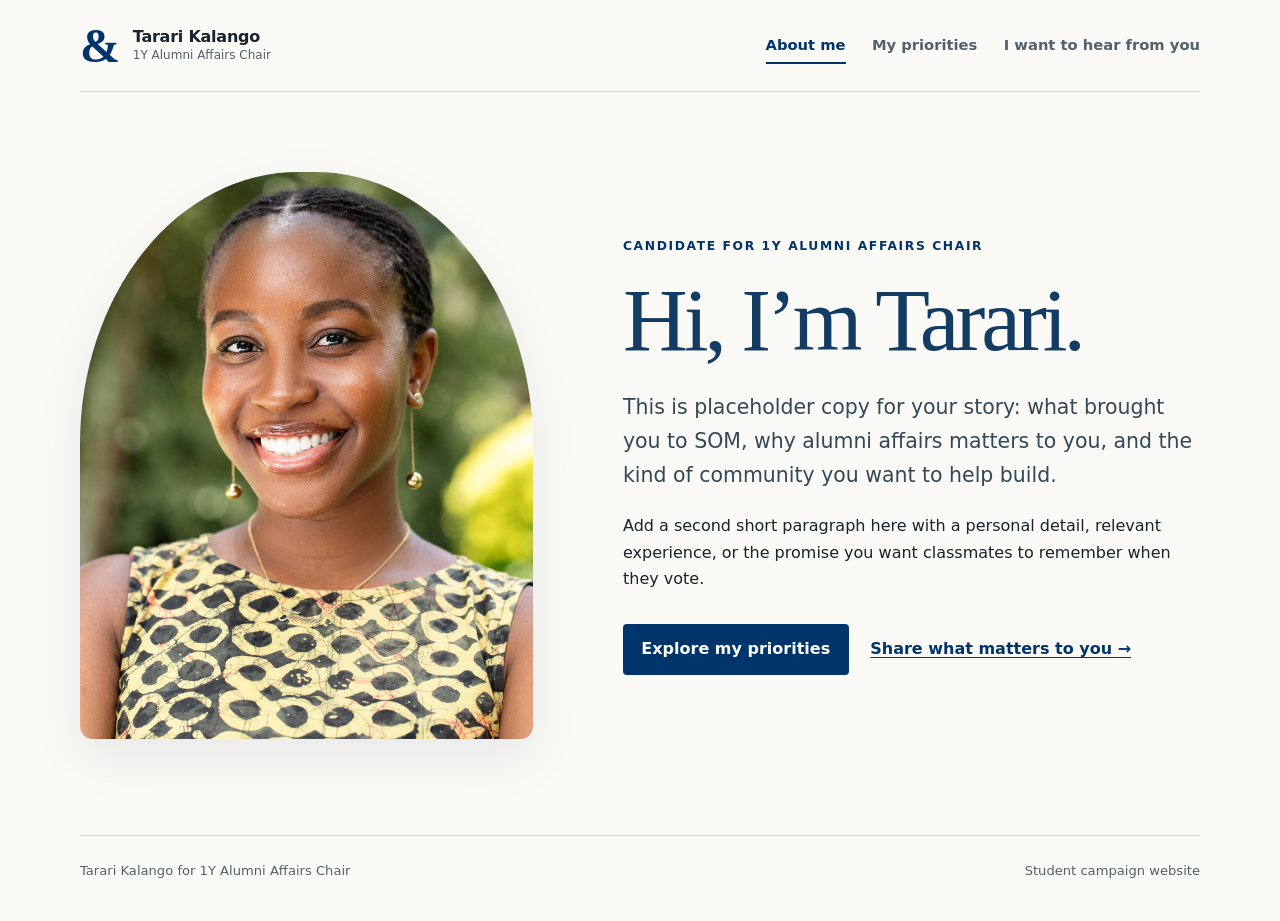
==== index.html @ 5b860056 "Create campaign website" ====
<!doctype html>
<html lang="en">
<head>
  <meta charset="utf-8">
  <meta name="viewport" content="width=device-width, initial-scale=1">
  <meta name="description" content="Meet Tarari Kalango, candidate for 1Y Alumni Affairs Chair.">
  <title>About Tarari | 1Y Alumni Affairs Chair</title>
  <link rel="stylesheet" href="assets/styles.css">
  <script src="assets/site.js" defer></script>
</head>
<body>
  <a class="skip-link" href="#main">Skip to content</a>
  <header class="site-header">
    <a class="brand" href="index.html" aria-label="Tarari Kalango campaign home">
      <span class="brand-mark" aria-hidden="true">&amp;</span>
      <span><strong>Tarari Kalango</strong><small>1Y Alumni Affairs Chair</small></span>
    </a>
    <button class="menu-toggle" type="button" aria-expanded="false" aria-controls="site-nav">Menu</button>
    <nav id="site-nav" class="site-nav" aria-label="Primary navigation">
      <a href="index.html" aria-current="page">About me</a>
      <a href="priorities.html">My priorities</a>
      <a href="feedback.html">I want to hear from you</a>
    </nav>
  </header>

  <main id="main">
    <section class="hero about-grid">
      <div class="portrait-frame">
        <img src="assets/E698EF66-FDB8-4934-9797-9FAAE15C88FA_1_105_c.jpeg" alt="Tarari Kalango smiling outdoors">
      </div>
      <div class="hero-copy">
        <p class="eyebrow">Candidate for 1Y Alumni Affairs Chair</p>
        <h1>Hi, I’m Tarari.</h1>
        <p class="lede">This is placeholder copy for your story: what brought you to SOM, why alumni affairs matters to you, and the kind of community you want to help build.</p>
        <p>Add a second short paragraph here with a personal detail, relevant experience, or the promise you want classmates to remember when they vote.</p>
        <div class="button-row">
          <a class="button" href="priorities.html">Explore my priorities</a>
          <a class="text-link" href="feedback.html">Share what matters to you <span aria-hidden="true">→</span></a>
        </div>
      </div>
    </section>
  </main>

  <footer class="site-footer">
    <p>Tarari Kalango for 1Y Alumni Affairs Chair</p>
    <p class="fine-print">Student campaign website</p>
  </footer>
</body>
</html>
---- assets/styles.css ----
:root {
  --yale-blue: #00356b;
  --blue-ink: #123c63;
  --blue-pale: #eaf2f7;
  --blue-mist: #f4f8fb;
  --cream: #fbfaf6;
  --ink: #17232d;
  --muted: #52616d;
  --line: #cedbe4;
  --white: #ffffff;
  --max-width: 1120px;
  --shadow: 0 18px 50px rgba(18, 60, 99, 0.09);
}

* { box-sizing: border-box; }

html { scroll-behavior: smooth; }

body {
  margin: 0;
  color: var(--ink);
  background: var(--cream);
  font-family: Inter, ui-sans-serif, system-ui, -apple-system, BlinkMacSystemFont, "Segoe UI", sans-serif;
  line-height: 1.65;
}

a { color: inherit; }

img { display: block; max-width: 100%; }

.skip-link {
  position: fixed;
  left: 1rem;
  top: -5rem;
  z-index: 100;
  padding: 0.7rem 1rem;
  background: var(--yale-blue);
  color: var(--white);
}

.skip-link:focus { top: 1rem; }

.site-header {
  width: min(calc(100% - 3rem), var(--max-width));
  min-height: 92px;
  margin: 0 auto;
  display: flex;
  align-items: center;
  justify-content: space-between;
  gap: 2rem;
  border-bottom: 1px solid var(--line);
}

.brand {
  display: inline-flex;
  align-items: center;
  gap: 0.8rem;
  text-decoration: none;
  line-height: 1.15;
}

.brand-mark {
  color: var(--yale-blue);
  font-family: Georgia, "Times New Roman", serif;
  font-size: 3rem;
  font-weight: 700;
  line-height: 1;
}

.brand strong, .brand small { display: block; }
.brand strong { letter-spacing: -0.015em; }
.brand small { margin-top: 0.2rem; color: var(--muted); font-size: 0.75rem; }

.site-nav { display: flex; align-items: center; gap: 1.65rem; }

.site-nav a {
  position: relative;
  padding: 0.6rem 0;
  color: var(--muted);
  font-size: 0.92rem;
  font-weight: 650;
  text-decoration: none;
}

.site-nav a:hover, .site-nav a[aria-current="page"] { color: var(--yale-blue); }

.site-nav a[aria-current="page"]::after {
  content: "";
  position: absolute;
  left: 0;
  right: 0;
  bottom: 0.2rem;
  height: 2px;
  background: var(--yale-blue);
}

.menu-toggle {
  display: none;
  border: 1px solid var(--line);
  border-radius: 999px;
  padding: 0.55rem 0.85rem;
  background: var(--white);
  color: var(--ink);
  font: inherit;
  font-weight: 700;
}

main { width: min(calc(100% - 3rem), var(--max-width)); margin: 0 auto; }

.hero {
  min-height: calc(100vh - 190px);
  padding: 5rem 0 6rem;
  align-items: center;
}

.about-grid { display: grid; grid-template-columns: minmax(280px, 0.88fr) 1.12fr; gap: clamp(3rem, 7vw, 7rem); }

.portrait-frame {
  position: relative;
  overflow: hidden;
  aspect-ratio: 4 / 5;
  border-radius: 48% 48% 0.8rem 0.8rem;
  background: var(--blue-pale);
  box-shadow: var(--shadow);
}

.portrait-frame::before {
  content: "&";
  position: absolute;
  right: -0.15em;
  bottom: -0.5em;
  z-index: 0;
  color: rgba(0, 53, 107, 0.08);
  font: 700 22rem/1 Georgia, serif;
}

.portrait-frame img { position: relative; z-index: 1; width: 100%; height: 100%; object-fit: cover; }

.eyebrow {
  margin: 0 0 1rem;
  color: var(--yale-blue);
  font-size: 0.77rem;
  font-weight: 800;
  letter-spacing: 0.13em;
  text-transform: uppercase;
}

h1, h2 { margin-top: 0; color: var(--blue-ink); font-family: Georgia, "Times New Roman", serif; font-weight: 500; line-height: 1.08; }
h1 { max-width: 760px; margin-bottom: 1.4rem; font-size: clamp(3.2rem, 7vw, 6rem); letter-spacing: -0.045em; }
h2 { font-size: clamp(2rem, 4vw, 3.2rem); letter-spacing: -0.03em; }

.lede { max-width: 720px; color: #334957; font-size: clamp(1.1rem, 1.8vw, 1.28rem); }
.hero-copy > p:not(.eyebrow) { max-width: 650px; }

.button-row { display: flex; align-items: center; flex-wrap: wrap; gap: 1.35rem; margin-top: 2rem; }

.button {
  display: inline-flex;
  align-items: center;
  justify-content: center;
  min-height: 48px;
  border: 0;
  border-radius: 4px;
  padding: 0.75rem 1.15rem;
  background: var(--yale-blue);
  color: var(--white);
  font: inherit;
  font-weight: 750;
  text-decoration: none;
  cursor: pointer;
}

.button:hover { background: var(--blue-ink); }
.text-link { color: var(--yale-blue); font-weight: 750; text-underline-offset: 0.2em; }

.page-intro { padding: 5.5rem 0 3.5rem; }
.page-intro h1 { max-width: 900px; }

.priority-list { display: grid; grid-template-columns: repeat(3, 1fr); gap: 1.3rem; padding-bottom: 5rem; }

.priority-card {
  min-height: 360px;
  padding: 2rem;
  border: 1px solid var(--line);
  border-radius: 0.5rem;
  background: var(--blue-mist);
}

.priority-card:nth-child(2) { background: #f2f5ed; }
.priority-card:nth-child(3) { background: #f7f1e9; }
.priority-number { display: block; margin-bottom: 4rem; color: var(--muted); font-size: 0.78rem; font-weight: 800; }
.priority-card h2 { font-size: clamp(2.1rem, 3vw, 3rem); }
.priority-card p { color: var(--muted); }

.som-amp { display: inline-block; color: var(--yale-blue); font-size: 1.2em; font-weight: 700; }

.callout {
  margin-bottom: 5rem;
  padding: 2.2rem 2.5rem;
  display: flex;
  align-items: center;
  justify-content: space-between;
  gap: 2rem;
  border-radius: 0.5rem;
  background: var(--blue-pale);
}

.callout h2 { max-width: 700px; margin-bottom: 0; font-size: clamp(1.8rem, 3vw, 2.8rem); }

.feedback-layout { display: grid; grid-template-columns: 0.85fr 1.15fr; gap: clamp(3rem, 8vw, 8rem); padding: 5.5rem 0 6rem; }
.feedback-copy h1 { font-size: clamp(3rem, 6vw, 5.5rem); }
.privacy-note { margin-top: 2rem; padding-left: 1rem; border-left: 3px solid var(--line); color: var(--muted); font-size: 0.9rem; }

.feedback-form { padding: clamp(1.5rem, 4vw, 3rem); border: 1px solid var(--line); border-radius: 0.5rem; background: var(--white); box-shadow: var(--shadow); }
.field { margin-bottom: 1.35rem; }
.field label { display: flex; justify-content: space-between; gap: 1rem; margin-bottom: 0.45rem; font-weight: 750; }
.field label span { color: var(--muted); font-size: 0.78rem; font-weight: 500; text-transform: uppercase; }

input[type="text"], input[type="email"], textarea {
  width: 100%;
  border: 1px solid #aabcc8;
  border-radius: 3px;
  padding: 0.8rem;
  background: var(--white);
  color: var(--ink);
  font: inherit;
}

textarea { resize: vertical; }
input:focus, textarea:focus, button:focus-visible, a:focus-visible { outline: 3px solid rgba(0, 82, 155, 0.28); outline-offset: 2px; }
.checkbox-field { display: flex; align-items: flex-start; gap: 0.65rem; margin: 0.25rem 0 1.5rem; color: var(--muted); }
.checkbox-field input { width: 1.1rem; height: 1.1rem; margin-top: 0.25rem; accent-color: var(--yale-blue); }
.form-status { min-height: 1.5rem; color: #85372b; font-weight: 650; }

.site-footer {
  width: min(calc(100% - 3rem), var(--max-width));
  margin: 0 auto;
  padding: 1.5rem 0 2.5rem;
  display: flex;
  justify-content: space-between;
  gap: 2rem;
  border-top: 1px solid var(--line);
  color: var(--muted);
  font-size: 0.82rem;
}

.site-footer p { margin: 0; }

@media (max-width: 820px) {
  .site-header { position: relative; min-height: 78px; }
  .menu-toggle { display: inline-flex; }
  .site-nav {
    display: none;
    position: absolute;
    z-index: 20;
    top: calc(100% + 0.5rem);
    left: 0;
    right: 0;
    padding: 0.75rem 1rem;
    flex-direction: column;
    align-items: stretch;
    gap: 0;
    border: 1px solid var(--line);
    border-radius: 0.5rem;
    background: var(--white);
    box-shadow: var(--shadow);
  }
  .site-nav.is-open { display: flex; }
  .site-nav a[aria-current="page"]::after { right: auto; width: 2rem; }
  .hero, .feedback-layout { padding: 3.5rem 0 4rem; }
  .about-grid, .feedback-layout { grid-template-columns: 1fr; gap: 3rem; }
  .portrait-frame { width: min(100%, 460px); }
  .priority-list { grid-template-columns: 1fr; }
  .priority-card { min-height: auto; }
  .priority-number { margin-bottom: 2rem; }
  .callout { align-items: flex-start; flex-direction: column; }
}

@media (max-width: 520px) {
  .site-header, main, .site-footer { width: min(calc(100% - 2rem), var(--max-width)); }
  .brand small { display: none; }
  .brand-mark { font-size: 2.5rem; }
  h1 { font-size: 3.25rem; }
  .page-intro { padding-top: 3.5rem; }
  .site-footer { flex-direction: column; gap: 0.35rem; }
}

@media (prefers-reduced-motion: reduce) {
  html { scroll-behavior: auto; }
}
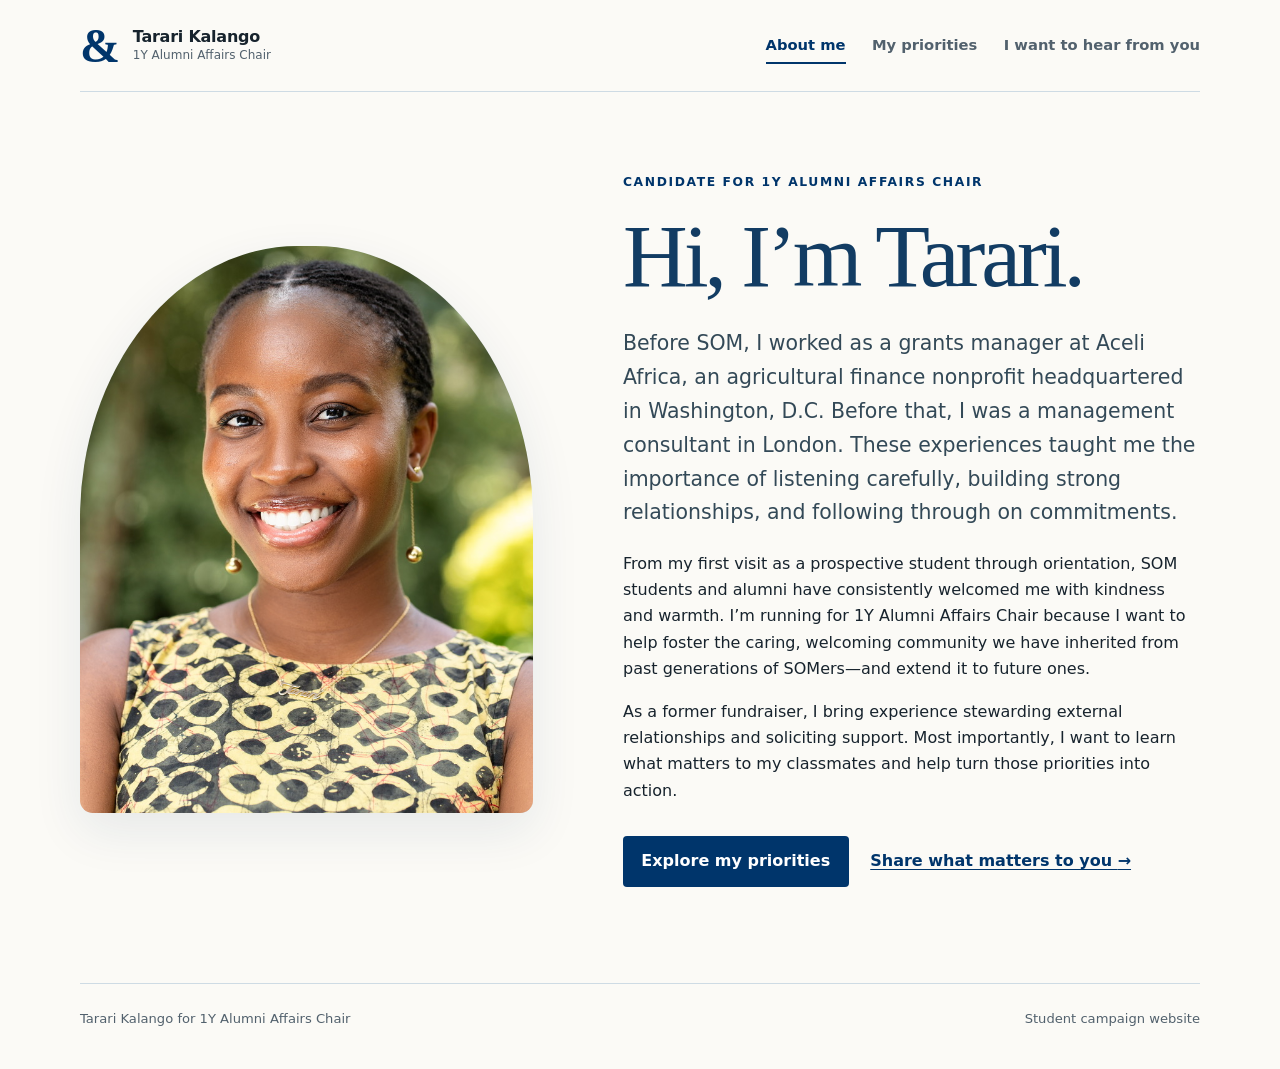
==== commit 6a0f1e21: "Add final About Me copy" ====
--- a/index.html
+++ b/index.html
@@ -31,8 +31,9 @@
       <div class="hero-copy">
         <p class="eyebrow">Candidate for 1Y Alumni Affairs Chair</p>
         <h1>Hi, I’m Tarari.</h1>
-        <p class="lede">This is placeholder copy for your story: what brought you to SOM, why alumni affairs matters to you, and the kind of community you want to help build.</p>
-        <p>Add a second short paragraph here with a personal detail, relevant experience, or the promise you want classmates to remember when they vote.</p>
+        <p class="lede">Before SOM, I worked as a grants manager at Aceli Africa, an agricultural finance nonprofit headquartered in Washington, D.C. Before that, I was a management consultant in London. These experiences taught me the importance of listening carefully, building strong relationships, and following through on commitments.</p>
+        <p>From my first visit as a prospective student through orientation, SOM students and alumni have consistently welcomed me with kindness and warmth. I’m running for 1Y Alumni Affairs Chair because I want to help foster the caring, welcoming community we have inherited from past generations of SOMers—and extend it to future ones.</p>
+        <p>As a former fundraiser, I bring experience stewarding external relationships and soliciting support. Most importantly, I want to learn what matters to my classmates and help turn those priorities into action.</p>
         <div class="button-row">
           <a class="button" href="priorities.html">Explore my priorities</a>
           <a class="text-link" href="feedback.html">Share what matters to you <span aria-hidden="true">→</span></a>
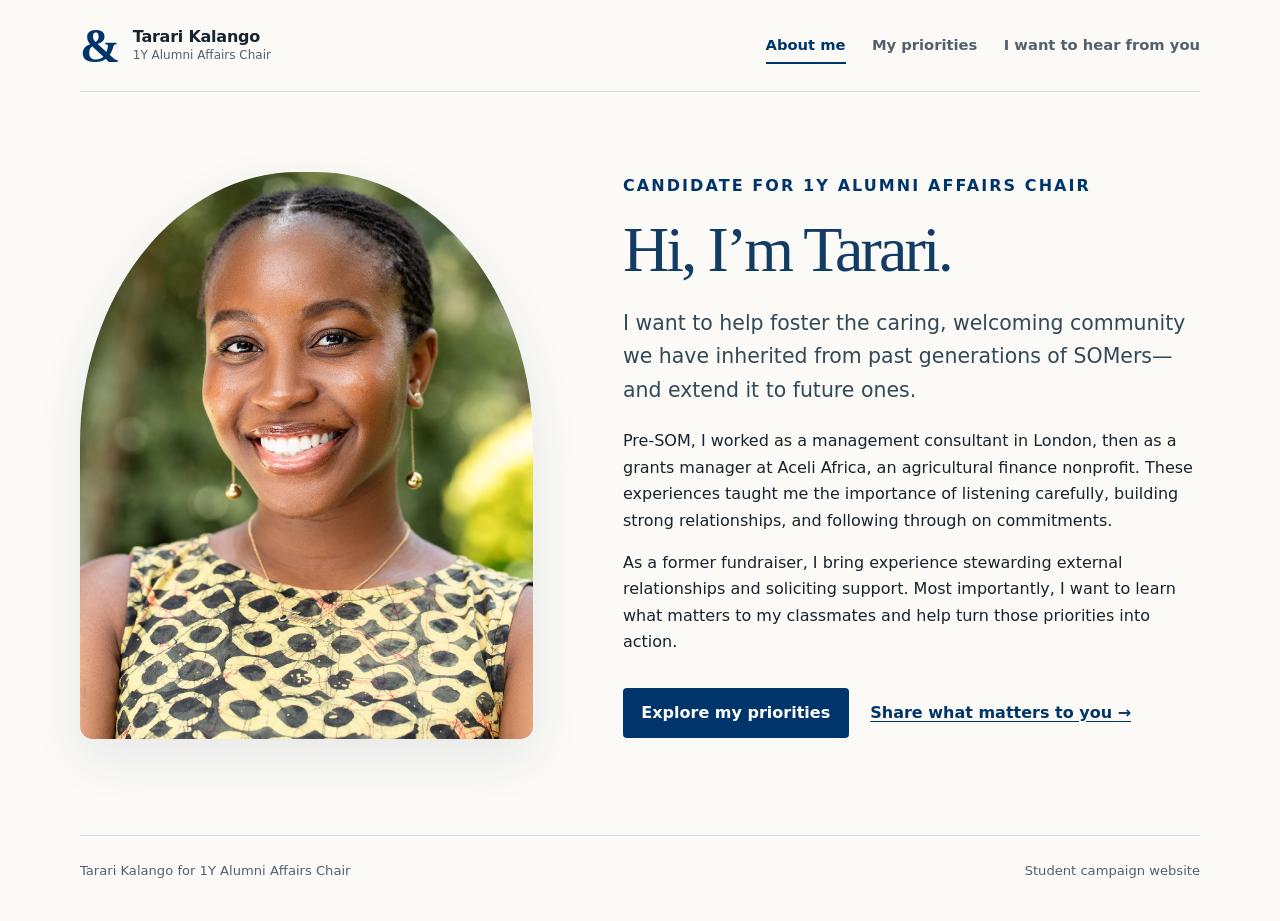
==== commit 8d123a28: "Refine homepage campaign copy" ====
--- a/index.html
+++ b/index.html
@@ -31,8 +31,8 @@
       <div class="hero-copy">
         <p class="eyebrow">Candidate for 1Y Alumni Affairs Chair</p>
         <h1>Hi, I’m Tarari.</h1>
-        <p class="lede">Before SOM, I worked as a grants manager at Aceli Africa, an agricultural finance nonprofit headquartered in Washington, D.C. Before that, I was a management consultant in London. These experiences taught me the importance of listening carefully, building strong relationships, and following through on commitments.</p>
-        <p>From my first visit as a prospective student through orientation, SOM students and alumni have consistently welcomed me with kindness and warmth. I’m running for 1Y Alumni Affairs Chair because I want to help foster the caring, welcoming community we have inherited from past generations of SOMers—and extend it to future ones.</p>
+        <p class="lede">I want to help foster the caring, welcoming community we have inherited from past generations of SOMers—and extend it to future ones.</p>
+        <p>Pre-SOM, I worked as a management consultant in London, then as a grants manager at Aceli Africa, an agricultural finance nonprofit. These experiences taught me the importance of listening carefully, building strong relationships, and following through on commitments.</p>
         <p>As a former fundraiser, I bring experience stewarding external relationships and soliciting support. Most importantly, I want to learn what matters to my classmates and help turn those priorities into action.</p>
         <div class="button-row">
           <a class="button" href="priorities.html">Explore my priorities</a>
--- a/assets/styles.css
+++ b/assets/styles.css
@@ -139,14 +139,14 @@
 .eyebrow {
   margin: 0 0 1rem;
   color: var(--yale-blue);
-  font-size: 0.77rem;
+  font-size: 1rem;
   font-weight: 800;
   letter-spacing: 0.13em;
   text-transform: uppercase;
 }
 
 h1, h2 { margin-top: 0; color: var(--blue-ink); font-family: Georgia, "Times New Roman", serif; font-weight: 500; line-height: 1.08; }
-h1 { max-width: 760px; margin-bottom: 1.4rem; font-size: clamp(3.2rem, 7vw, 6rem); letter-spacing: -0.045em; }
+h1 { max-width: 760px; margin-bottom: 1.4rem; font-size: clamp(2.8rem, 5vw, 4.5rem); letter-spacing: -0.045em; }
 h2 { font-size: clamp(2rem, 4vw, 3.2rem); letter-spacing: -0.03em; }
 
 .lede { max-width: 720px; color: #334957; font-size: clamp(1.1rem, 1.8vw, 1.28rem); }
@@ -208,7 +208,6 @@
 .callout h2 { max-width: 700px; margin-bottom: 0; font-size: clamp(1.8rem, 3vw, 2.8rem); }
 
 .feedback-layout { display: grid; grid-template-columns: 0.85fr 1.15fr; gap: clamp(3rem, 8vw, 8rem); padding: 5.5rem 0 6rem; }
-.feedback-copy h1 { font-size: clamp(3rem, 6vw, 5.5rem); }
 .privacy-note { margin-top: 2rem; padding-left: 1rem; border-left: 3px solid var(--line); color: var(--muted); font-size: 0.9rem; }
 
 .feedback-form { padding: clamp(1.5rem, 4vw, 3rem); border: 1px solid var(--line); border-radius: 0.5rem; background: var(--white); box-shadow: var(--shadow); }
@@ -280,7 +279,6 @@
   .site-header, main, .site-footer { width: min(calc(100% - 2rem), var(--max-width)); }
   .brand small { display: none; }
   .brand-mark { font-size: 2.5rem; }
-  h1 { font-size: 3.25rem; }
   .page-intro { padding-top: 3.5rem; }
   .site-footer { flex-direction: column; gap: 0.35rem; }
 }
